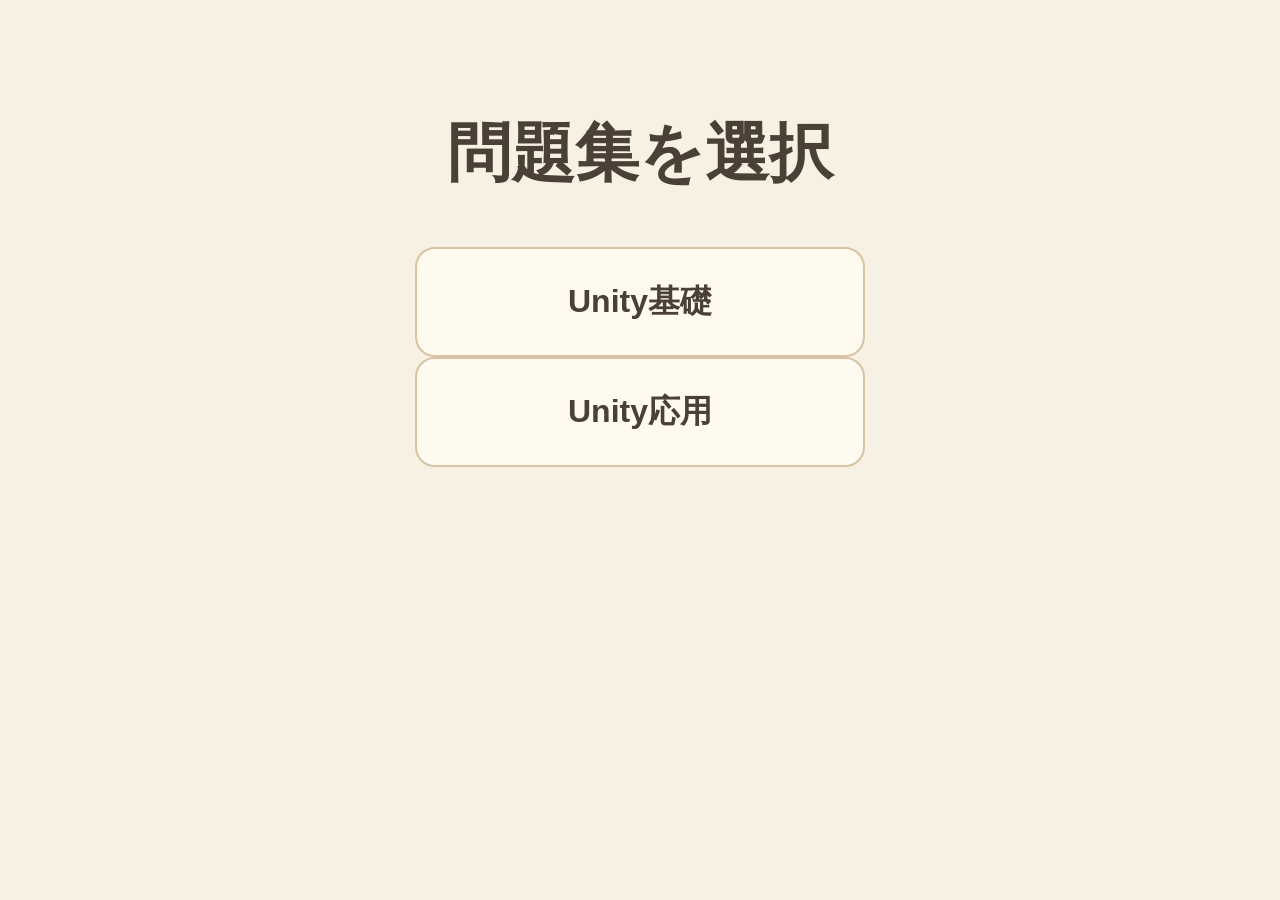
==== index.html @ 1b5d7f6b "応用問題" ====
<!DOCTYPE html>
<html lang="ja">
<head>
    <meta charset="UTF-8">
    <title>学習サイト</title>
    <link rel="stylesheet" href="style.css">
</head>
<body>

    <h1>問題集を選択</h1>

    <div class="menu">

        <button onclick="location.href='quiz.html'">
            Unity基礎
        </button>

        <button onclick="location.href='quiz2.html'">
            Unity応用
        </button>

        <!--<button onclick="location.href='quiz.html?set=html-basic'">
            HTML基礎
        </button>-->
    </div>

</body>
</html>
---- style.css ----
body{
    background-color:#f7f1e3;
    color:#4a4035;

    font-family:sans-serif;
    text-align:center;

    margin:0;
    padding:30px;
}

h1{
    font-size:64px;
    margin-top:80px;
    margin-bottom:40px;
}

#questionNumber{
    font-size:22px;
    color:#8a7865;
    margin-bottom:20px;
}

#question{
    font-size:30px;
    margin-bottom:30px;
    line-height:1.5;
}

.choiceLabel{
    display:block;

    width:450px;
    max-width:90%;

    margin:15px auto;
    padding:18px;

    background:#fffaf0;
    color:#4a4035;

    border:2px solid #d8c3a5;
    border-radius:16px;

    font-size:22px;
    cursor:pointer;

    transition:0.2s;
}

.choiceLabel:hover{
    background:#efe2c6;
}

.choiceLabel input{
    margin-right:10px;
}

#answerButton,
#nextButton{
    width:280px;
    height:65px;

    background:#fffaf0;
    color:#4a4035;

    border:2px solid #d8c3a5;
    border-radius:16px;

    font-size:22px;
    cursor:pointer;

    transition:0.2s;
}

#answerButton:hover,
#nextButton:hover{
    background:#efe2c6;
}

#result{
    margin-top:25px;
    font-size:30px;
    font-weight:bold;
}

#answerButton{
    margin-top:25px;
}

#nextButton{
    display:none;
    position:fixed;
    right:30px;
    bottom:30px;
}

.questionImage{
    max-width:90%;
    border-radius:16px;
    margin-bottom:20px;
}

pre{
    background:#fffaf0;
    color:#4a4035;

    padding:20px;

    border:2px solid #d8c3a5;
    border-radius:16px;

    max-width:800px;
    margin:20px auto;

    text-align:left;
    overflow:auto;
}
/* 問題選択画面 */

.menu{
    display:flex;
    flex-direction:column;
    align-items:center;
    margin-top:50px;
}

.menu button{
    width:450px;
    max-width:90%;
    height:110px;

    background:#fffaf0;
    color:#4a4035;

    border:2px solid #d8c3a5;
    border-radius:20px;

    font-size:32px;
    font-weight:bold;

    cursor:pointer;

    transition:0.2s;
}

.menu button:hover{
    background:#efe2c6;
    transform:translateY(-3px);
}
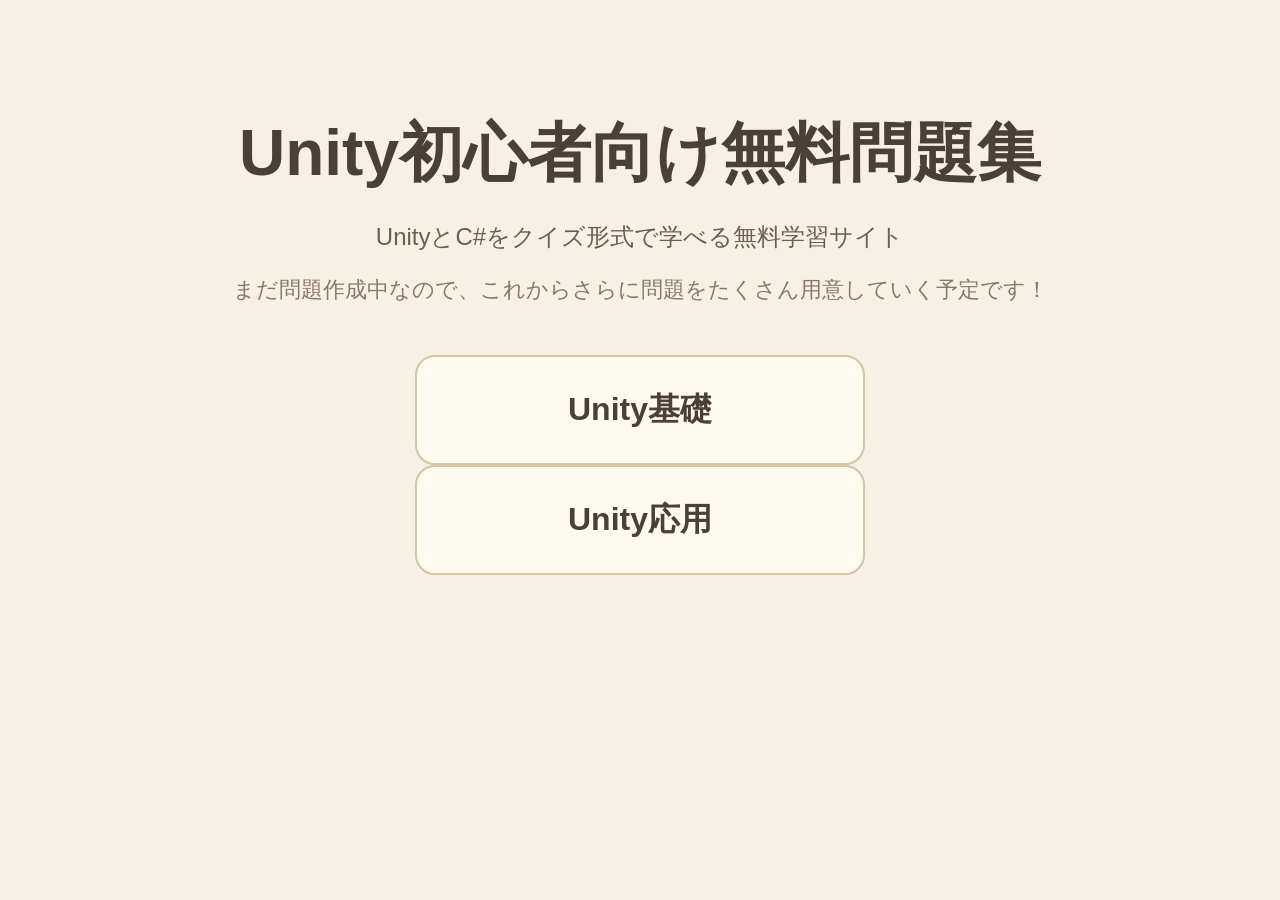
==== commit fbcb4dd8: "tytle変更" ====
--- a/index.html
+++ b/index.html
@@ -2,12 +2,21 @@
 <html lang="ja">
 <head>
     <meta charset="UTF-8">
-    <title>学習サイト</title>
+    <title>Unity初心者向け無料問題集 | C#学習サイト</title>
+    <meta name="description" content="Unity初心者向けの無料問題集。 C#の基礎から応用までクイズ形式で学習できます。">
     <link rel="stylesheet" href="style.css">
 </head>
 <body>
 
-    <h1>問題集を選択</h1>
+    <h1>Unity初心者向け無料問題集</h1>
+
+    <p class="description">
+    UnityとC#をクイズ形式で学べる無料学習サイト
+    </p>
+
+    <h3>
+    まだ問題作成中なので、これからさらに問題をたくさん用意していく予定です！
+    </h3>
 
     <div class="menu">
 
@@ -19,7 +28,7 @@
             Unity応用
         </button>
 
-        <!--<button onclick="location.href='quiz.html?set=html-basic'">
+        <!--d<button onclick="location.href='quiz.html?set=html-basic'">
             HTML基礎
         </button>-->
     </div>
--- a/style.css
+++ b/style.css
@@ -8,6 +8,7 @@
     margin:0;
     padding:30px;
 }
+
 
 h1{
     font-size:64px;
@@ -25,6 +26,33 @@
     font-size:30px;
     margin-bottom:30px;
     line-height:1.5;
+}
+
+pre{
+    width:800px;
+    max-width:90%;
+
+    margin:20px auto;
+
+    padding:20px;
+
+    background:#fffaf0;
+    color:#4a4035;
+
+    border:2px solid #d8c3a5;
+    border-radius:16px;
+
+    text-align:left;
+
+    font-family:Consolas, monospace;
+    font-size:20px;
+    line-height:1.5;
+
+    white-space:pre;
+
+    overflow-x:auto;
+
+    box-sizing:border-box;
 }
 
 .choiceLabel{
@@ -147,4 +175,67 @@
 .menu button:hover{
     background:#efe2c6;
     transform:translateY(-3px);
+}
+
+.codeBlock{
+    width:700px;
+    max-width:90%;
+
+    margin:30px auto;
+
+    padding:25px;
+
+    background:#fffaf0;
+
+    border:2px solid #d8c3a5;
+    border-radius:16px;
+
+    font-family:Consolas, monospace;
+    font-size:24px;
+    line-height:1.6;
+
+    text-align:left;
+
+    white-space:pre-wrap;
+
+    box-sizing:border-box;
+}
+
+body{
+    background:#f7f1e3;
+    color:#4a4035;
+    font-family:sans-serif;
+    text-align:center;
+    margin:0;
+    padding:30px;
+}
+
+h1{
+    font-size:64px;
+    margin-top:80px;
+    margin-bottom:15px;
+}
+
+h2{
+    font-size:40px;
+    margin-bottom:15px;
+}
+
+h3{
+    font-size:22px;
+    font-weight:normal;
+    color:#8a7865;
+    margin-bottom:50px;
+}
+
+p{
+    font-size:20px;
+    color:#6d5f50;
+    margin-bottom:20px;
+}
+
+.description{
+    font-size:24px;
+    color:#6d5f50;
+    margin-bottom:15px;
 }
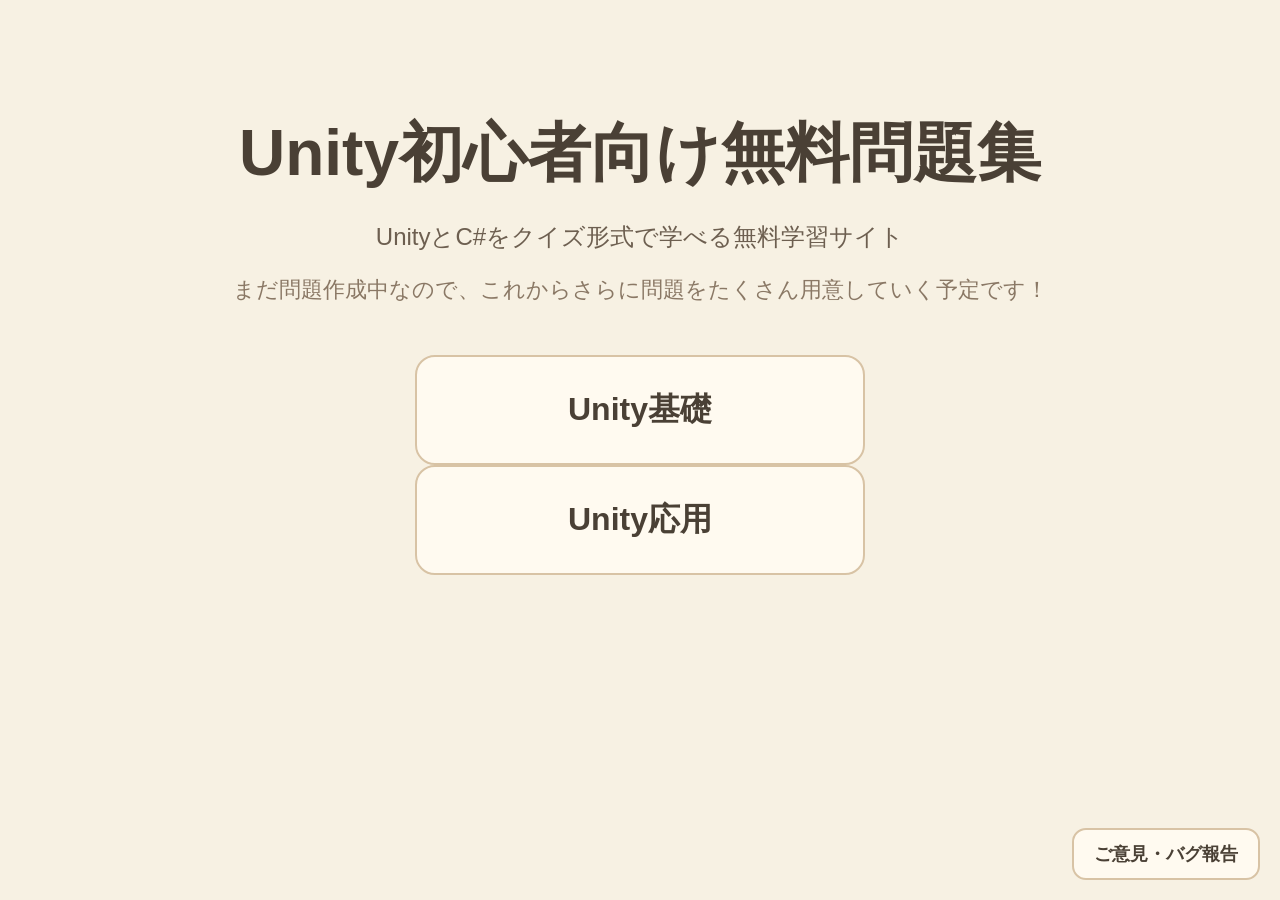
==== commit 6c3a5b8c: "意見フォーム追加" ====
--- a/index.html
+++ b/index.html
@@ -33,5 +33,13 @@
         </button>-->
     </div>
 
+    <a
+    href="https://forms.office.com/r/q9bmUXK0wi"
+    target="_blank"
+    class="feedbackButton"
+    >
+    ご意見・バグ報告
+    </a>
+
 </body>
 </html>
--- a/style.css
+++ b/style.css
@@ -238,4 +238,29 @@
     font-size:24px;
     color:#6d5f50;
     margin-bottom:15px;
+}
+
+.feedbackButton{
+    position:fixed;
+
+    right:20px;
+    bottom:20px;
+
+    background:#fffaf0;
+    color:#4a4035;
+
+    border:2px solid #d8c3a5;
+    border-radius:14px;
+
+    padding:12px 20px;
+
+    text-decoration:none;
+    font-size:18px;
+    font-weight:bold;
+
+    transition:0.2s;
+}
+
+.feedbackButton:hover{
+    background:#efe2c6;
 }
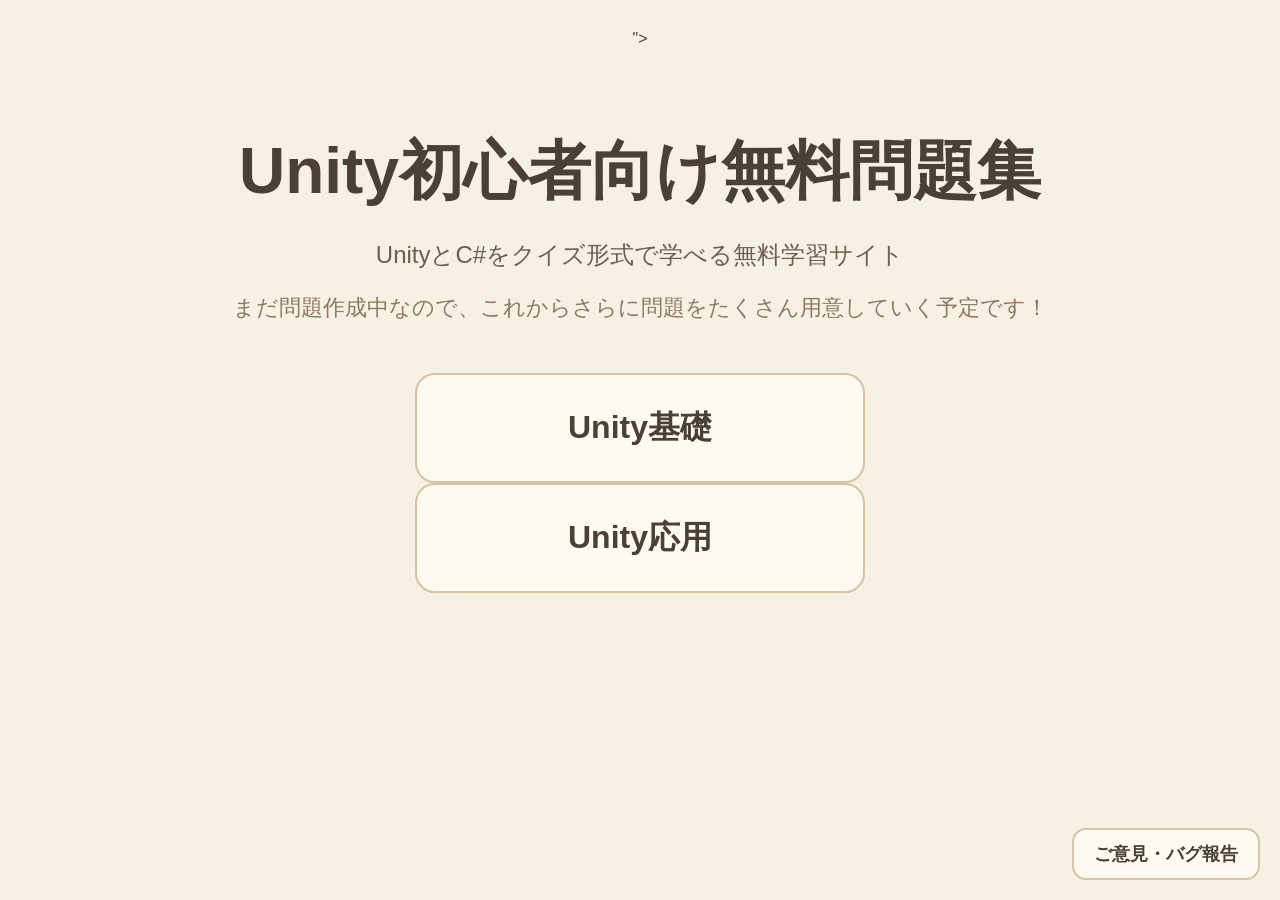
==== commit 3454944b: "タグ" ====
--- a/index.html
+++ b/index.html
@@ -1,6 +1,7 @@
 <!DOCTYPE html>
 <html lang="ja">
 <head>
+     <meta name="google-site-verification" content="<meta name="google-site-verification" content="tL4a0_IPvHbGMZyPOSwePe4sS48bX8S4ZbSTRqh925A" />">
     <meta charset="UTF-8">
     <title>Unity初心者向け無料問題集 | C#学習サイト</title>
     <meta name="description" content="Unity初心者向けの無料問題集。 C#の基礎から応用までクイズ形式で学習できます。">
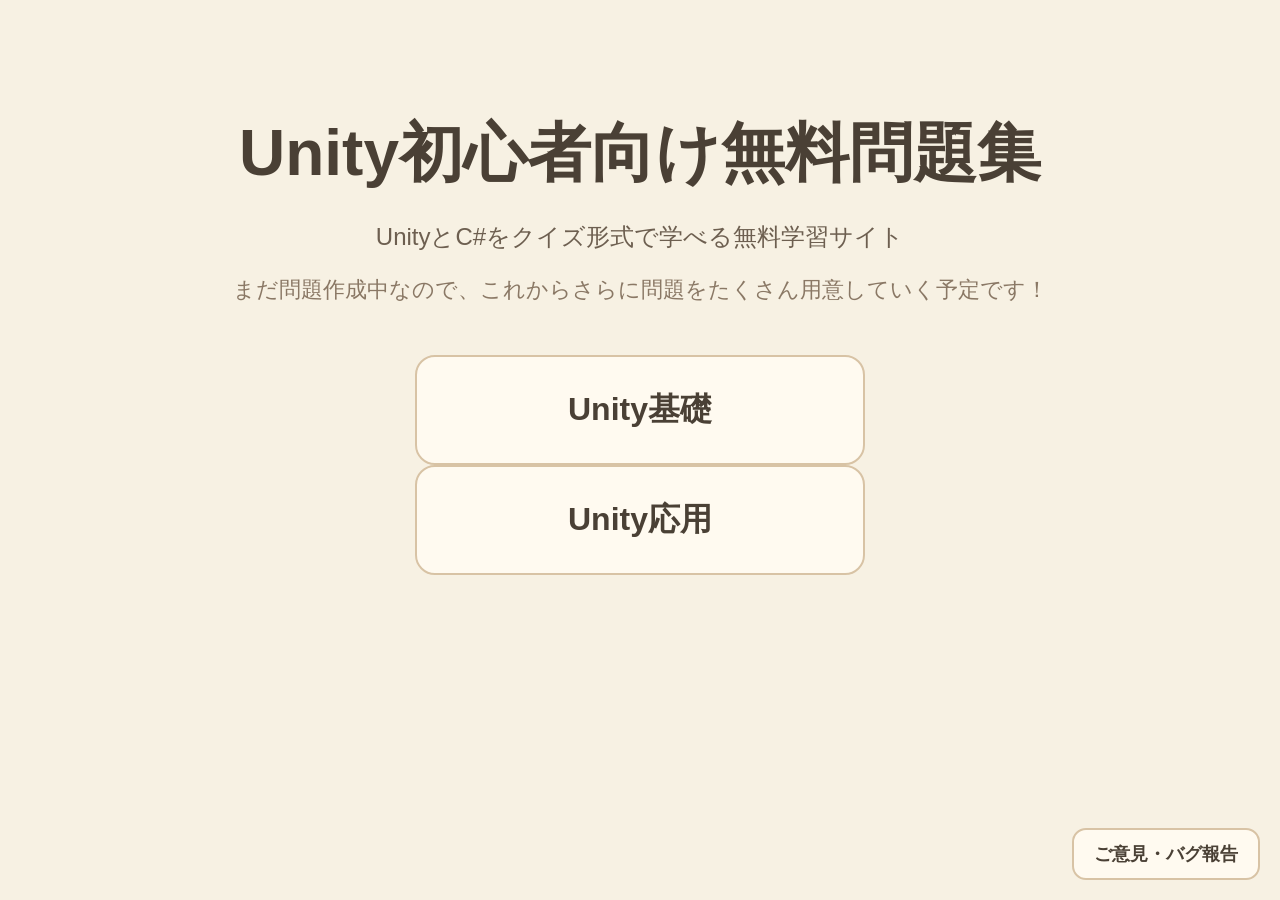
==== commit e6a294c7: "訂正" ====
--- a/index.html
+++ b/index.html
@@ -1,7 +1,7 @@
 <!DOCTYPE html>
 <html lang="ja">
 <head>
-     <meta name="google-site-verification" content="<meta name="google-site-verification" content="tL4a0_IPvHbGMZyPOSwePe4sS48bX8S4ZbSTRqh925A" />">
+     <meta name="google-site-verification" content="tL4a0_IPvHbGMZyPOSwePe4sS48bX8S4ZbSTRqh925A" />
     <meta charset="UTF-8">
     <title>Unity初心者向け無料問題集 | C#学習サイト</title>
     <meta name="description" content="Unity初心者向けの無料問題集。 C#の基礎から応用までクイズ形式で学習できます。">
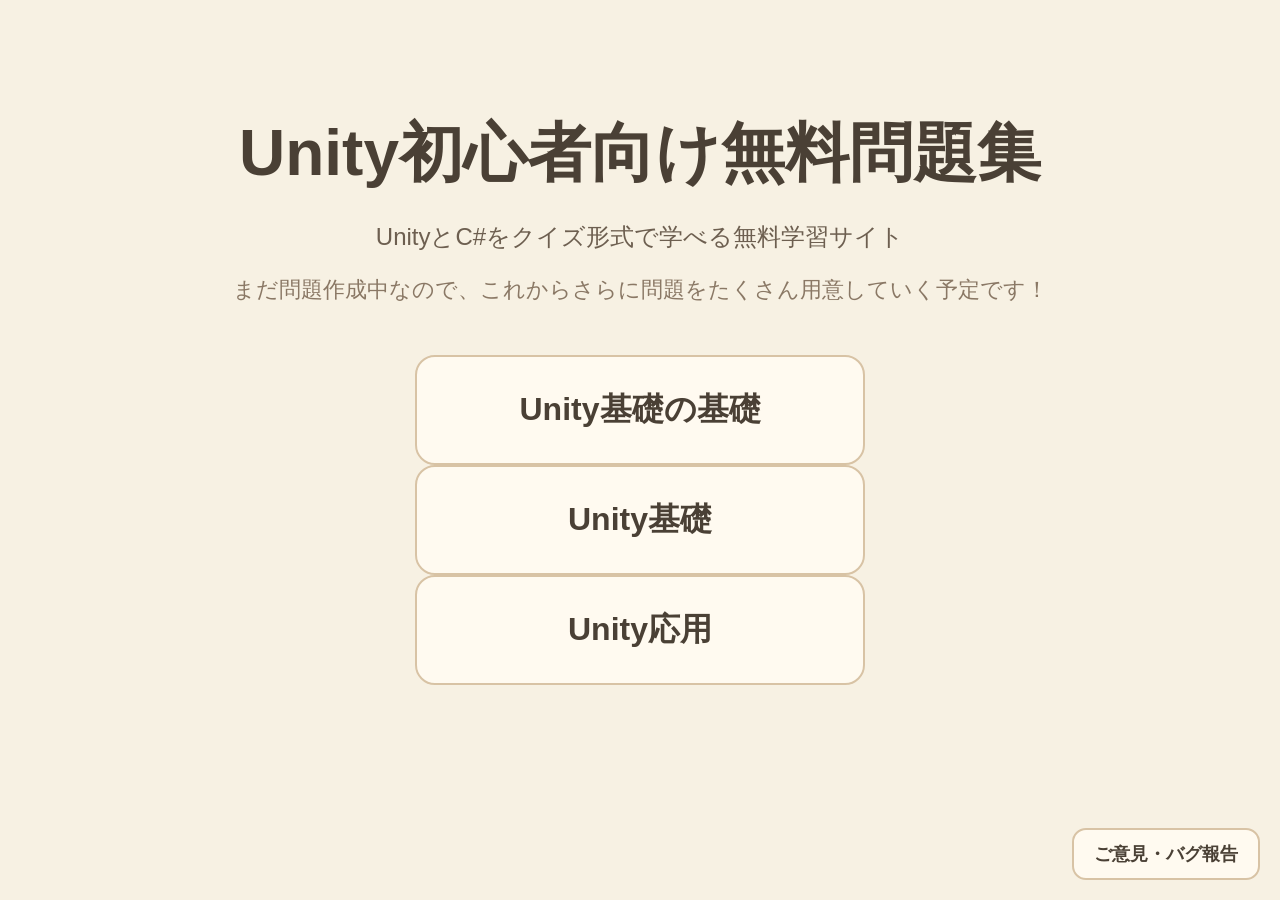
==== commit 21fabc3c: "問題追加" ====
--- a/index.html
+++ b/index.html
@@ -21,6 +21,10 @@
 
     <div class="menu">
 
+        <button onclick="location.href='quiz1.html'">
+            Unity基礎の基礎
+        </button>
+    
         <button onclick="location.href='quiz.html'">
             Unity基礎
         </button>
